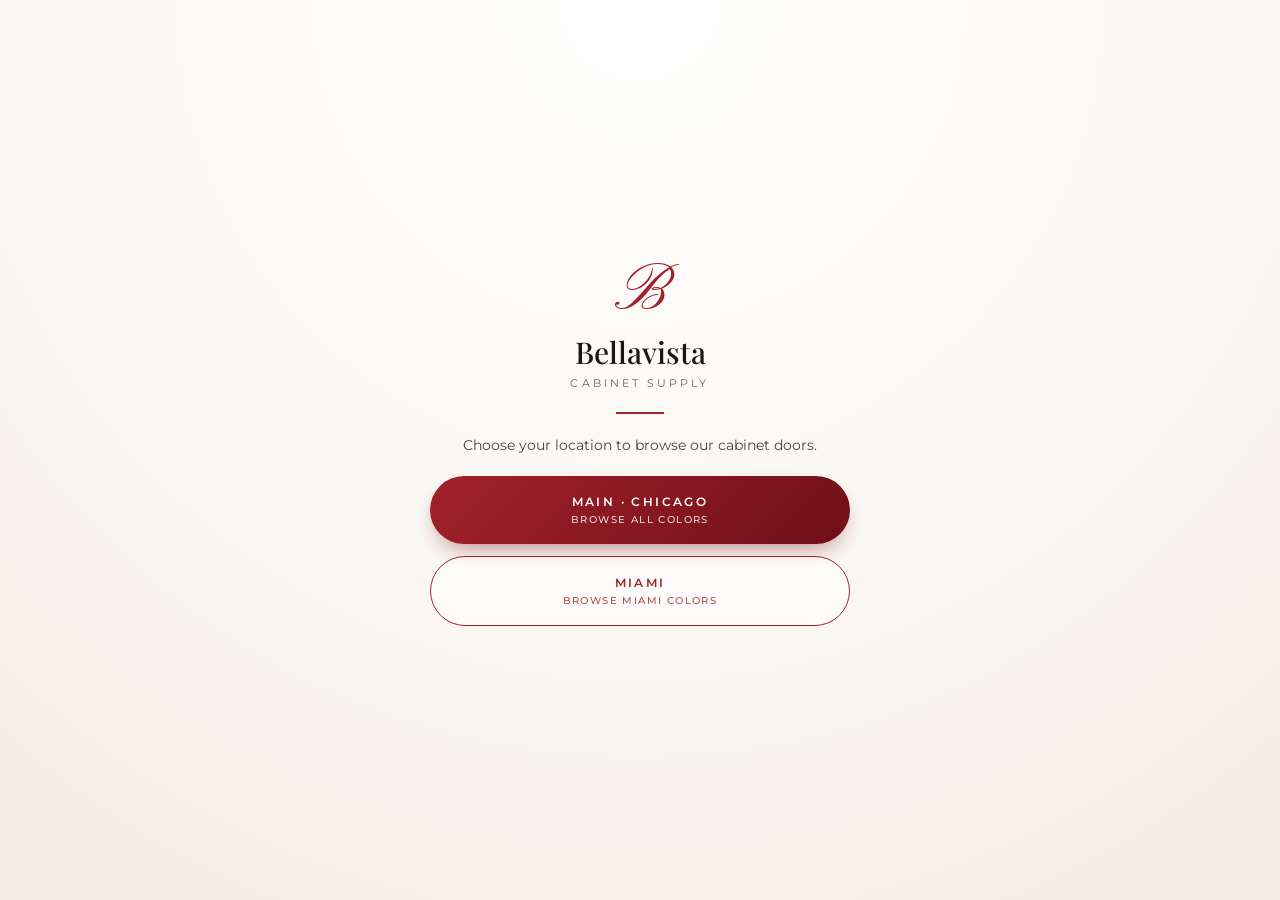
==== index-1.html @ 7edf2505 "Add files via upload" ====
<!doctype html>
<html lang="en"><head><meta charset="utf-8"><meta name="viewport" content="width=device-width,initial-scale=1">
<title>Bellavista Cabinet Supply</title>
<meta name="description" content="Choose your Bellavista Cabinet Supply location: Chicago or Miami.">
<link rel="preconnect" href="https://fonts.googleapis.com"><link rel="preconnect" href="https://fonts.gstatic.com" crossorigin>
<link href="https://fonts.googleapis.com/css2?family=Montserrat:wght@400;500;600&family=Pinyon+Script&family=Playfair+Display:ital,wght@0,500;1,500&display=swap" rel="stylesheet">
<style>
:root{--cream:#faf7f2;--cream-2:#f2ece2;--ink:#1a1816;--crimson:#a3212b;--burgundy:#6e0f17}
*{box-sizing:border-box;margin:0}
body{min-height:100vh;min-height:100dvh;background:radial-gradient(circle at 50% 0,#fff,var(--cream) 55%,var(--cream-2));color:var(--ink);font-family:Montserrat,sans-serif;display:flex;align-items:center;justify-content:center;padding:32px 16px;text-align:center}
.box{width:100%;max-width:420px;animation:in .9s ease both}
@keyframes in{from{opacity:0;transform:translateY(14px)}to{opacity:1;transform:none}}
.mono{font-family:'Pinyon Script',cursive;font-size:64px;color:var(--crimson);line-height:1}
h1{font-family:'Playfair Display',serif;font-weight:500;font-size:30px;margin:6px 0 4px}
.sub{font-size:11px;letter-spacing:.28em;text-transform:uppercase;color:#6b645c}
.rule{width:48px;height:2px;background:var(--crimson);margin:22px auto}
p{font-size:14px;color:#4a443d;margin-bottom:22px}
a.btn{display:block;padding:18px 20px;margin-bottom:12px;border-radius:999px;text-decoration:none;font-size:12px;font-weight:600;letter-spacing:.2em;text-transform:uppercase;transition:.3s}
a.s{background:linear-gradient(135deg,var(--crimson),var(--burgundy));color:#fff;box-shadow:0 10px 24px -10px rgba(110,15,23,.6)}
a.o{border:1.5px solid var(--crimson);color:var(--crimson);background:rgba(255,255,255,.5)}
a.btn:hover{transform:translateY(-2px)}
a.btn small{display:block;margin-top:4px;font-size:10px;letter-spacing:.14em;opacity:.8;font-weight:500}
</style></head><body>
<div class="box">
<div class="mono">B</div>
<h1>Bellavista</h1><div class="sub">Cabinet Supply</div>
<div class="rule"></div>
<p>Choose your location to browse our cabinet doors.</p>
<a class="btn s" href="chicago.html">Main · Chicago<small>Browse all colors</small></a>
<a class="btn o" href="miami.html">Miami<small>Browse Miami colors</small></a>
</div></body></html>
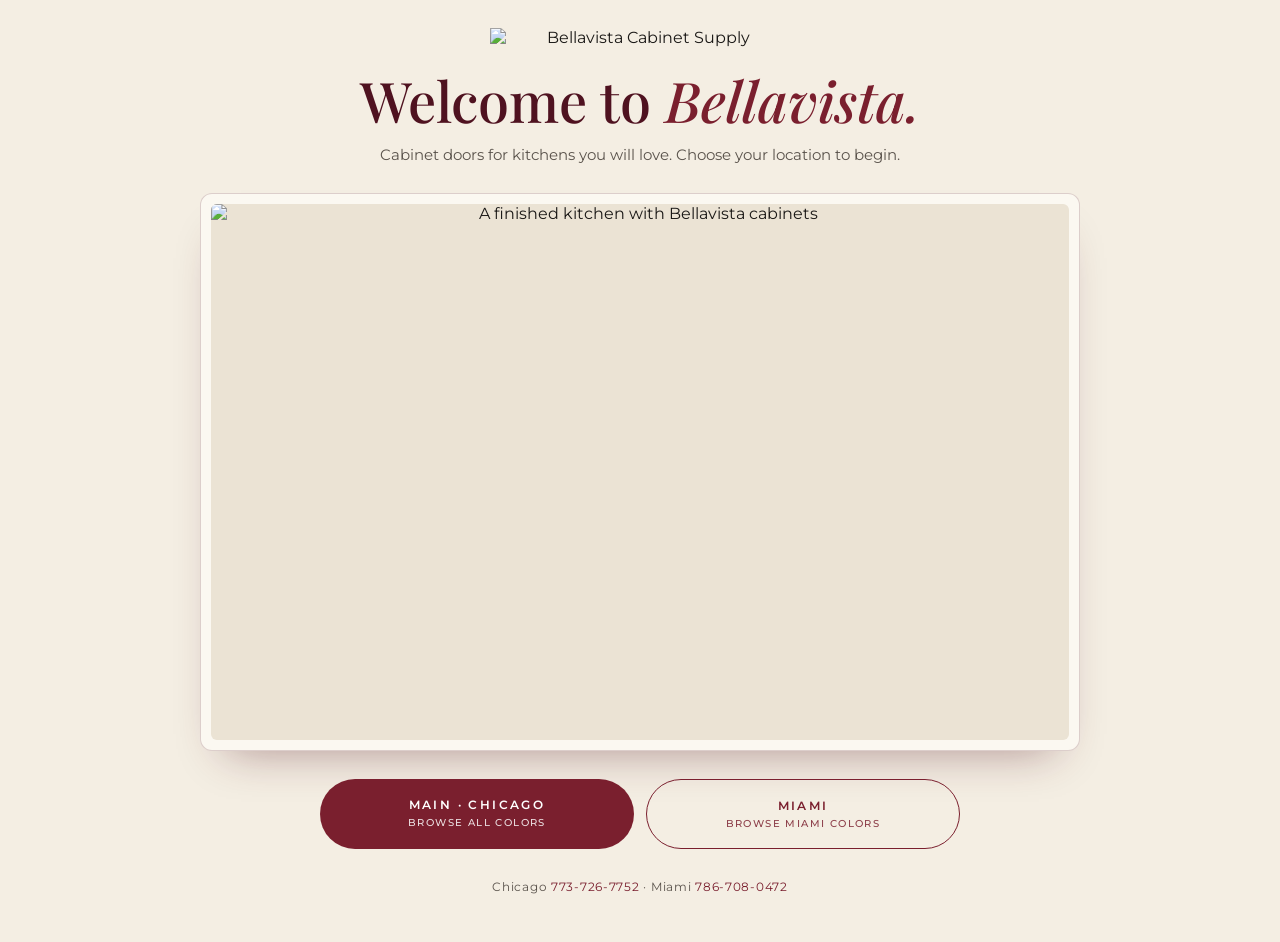
==== commit b4accb79: "Add files via upload" ====
--- a/index-1.html
+++ b/index-1.html
@@ -3,29 +3,38 @@
 <title>Bellavista Cabinet Supply</title>
 <meta name="description" content="Choose your Bellavista Cabinet Supply location: Chicago or Miami.">
 <link rel="preconnect" href="https://fonts.googleapis.com"><link rel="preconnect" href="https://fonts.gstatic.com" crossorigin>
-<link href="https://fonts.googleapis.com/css2?family=Montserrat:wght@400;500;600&family=Pinyon+Script&family=Playfair+Display:ital,wght@0,500;1,500&display=swap" rel="stylesheet">
+<link href="https://fonts.googleapis.com/css2?family=Montserrat:wght@400;500;600&family=Playfair+Display:ital,wght@0,500;1,500&display=swap" rel="stylesheet">
 <style>
-:root{--cream:#faf7f2;--cream-2:#f2ece2;--ink:#1a1816;--crimson:#a3212b;--burgundy:#6e0f17}
+:root{--cream:#f4eee3;--cream-2:#ebe3d4;--ink:#1a1816;--ink-2:#5a534c;--crimson:#7a1f2e;--burgundy:#4f1220;--line:rgba(79,18,32,.18)}
 *{box-sizing:border-box;margin:0}
-body{min-height:100vh;min-height:100dvh;background:radial-gradient(circle at 50% 0,#fff,var(--cream) 55%,var(--cream-2));color:var(--ink);font-family:Montserrat,sans-serif;display:flex;align-items:center;justify-content:center;padding:32px 16px;text-align:center}
-.box{width:100%;max-width:420px;animation:in .9s ease both}
+body{min-height:100vh;background:var(--cream);color:var(--ink);font-family:Montserrat,system-ui,sans-serif;padding:28px 16px 48px;text-align:center;-webkit-font-smoothing:antialiased}
+.box{width:100%;max-width:880px;margin:0 auto;animation:in .9s ease both}
 @keyframes in{from{opacity:0;transform:translateY(14px)}to{opacity:1;transform:none}}
-.mono{font-family:'Pinyon Script',cursive;font-size:64px;color:var(--crimson);line-height:1}
-h1{font-family:'Playfair Display',serif;font-weight:500;font-size:30px;margin:6px 0 4px}
-.sub{font-size:11px;letter-spacing:.28em;text-transform:uppercase;color:#6b645c}
-.rule{width:48px;height:2px;background:var(--crimson);margin:22px auto}
-p{font-size:14px;color:#4a443d;margin-bottom:22px}
-a.btn{display:block;padding:18px 20px;margin-bottom:12px;border-radius:999px;text-decoration:none;font-size:12px;font-weight:600;letter-spacing:.2em;text-transform:uppercase;transition:.3s}
-a.s{background:linear-gradient(135deg,var(--crimson),var(--burgundy));color:#fff;box-shadow:0 10px 24px -10px rgba(110,15,23,.6)}
-a.o{border:1.5px solid var(--crimson);color:var(--crimson);background:rgba(255,255,255,.5)}
+.logo{width:min(300px,70%);height:auto;display:block;margin:0 auto 22px}
+h1{font-family:'Playfair Display',Georgia,serif;font-weight:500;font-size:clamp(32px,6vw,56px);line-height:1.1;color:var(--burgundy);max-width:680px;margin:0 auto 12px}
+h1 em{color:var(--crimson)}
+.sub{max-width:520px;margin:0 auto 26px;color:var(--ink-2);font-size:15px;line-height:1.6}
+.frame{background:#fbf8f1;padding:10px;border:1px solid var(--line);border-radius:12px;box-shadow:0 24px 44px -26px rgba(79,18,32,.45);margin:0 auto 28px}
+.frame img{display:block;width:100%;aspect-ratio:16/10;object-fit:cover;border-radius:6px;background:var(--cream-2)}
+.btns{display:grid;gap:12px;grid-template-columns:1fr;max-width:640px;margin:0 auto}
+@media(min-width:620px){.btns{grid-template-columns:1fr 1fr}}
+a.btn{display:block;padding:18px 20px;border-radius:999px;text-decoration:none;font-size:12px;font-weight:600;letter-spacing:.2em;text-transform:uppercase;transition:transform .3s,background .3s}
+a.s{background:var(--crimson);color:#fff}
+a.o{border:1.5px solid var(--crimson);color:var(--crimson)}
 a.btn:hover{transform:translateY(-2px)}
-a.btn small{display:block;margin-top:4px;font-size:10px;letter-spacing:.14em;opacity:.8;font-weight:500}
+a.s:hover{background:var(--burgundy)}
+a.btn small{display:block;margin-top:4px;font-size:10px;letter-spacing:.14em;opacity:.85;font-weight:500}
+.foot{margin-top:30px;font-size:12px;color:var(--ink-2);letter-spacing:.06em}
+.foot a{color:var(--crimson);text-decoration:none}
 </style></head><body>
 <div class="box">
-<div class="mono">B</div>
-<h1>Bellavista</h1><div class="sub">Cabinet Supply</div>
-<div class="rule"></div>
-<p>Choose your location to browse our cabinet doors.</p>
+<img class="logo" src="logo.png" alt="Bellavista Cabinet Supply">
+<h1>Welcome to <em>Bellavista.</em></h1>
+<p class="sub">Cabinet doors for kitchens you will love. Choose your location to begin.</p>
+<div class="frame"><img src="https://drive.google.com/thumbnail?id=1S2e2kF0tRHvYqfHbtVcpHIIZOpYK7QKu&amp;sz=w1600" alt="A finished kitchen with Bellavista cabinets"></div>
+<div class="btns">
 <a class="btn s" href="chicago.html">Main · Chicago<small>Browse all colors</small></a>
 <a class="btn o" href="miami.html">Miami<small>Browse Miami colors</small></a>
+</div>
+<p class="foot">Chicago <a href="tel:+17737267752">773-726-7752</a> · Miami <a href="tel:+17867080472">786-708-0472</a></p>
 </div></body></html>
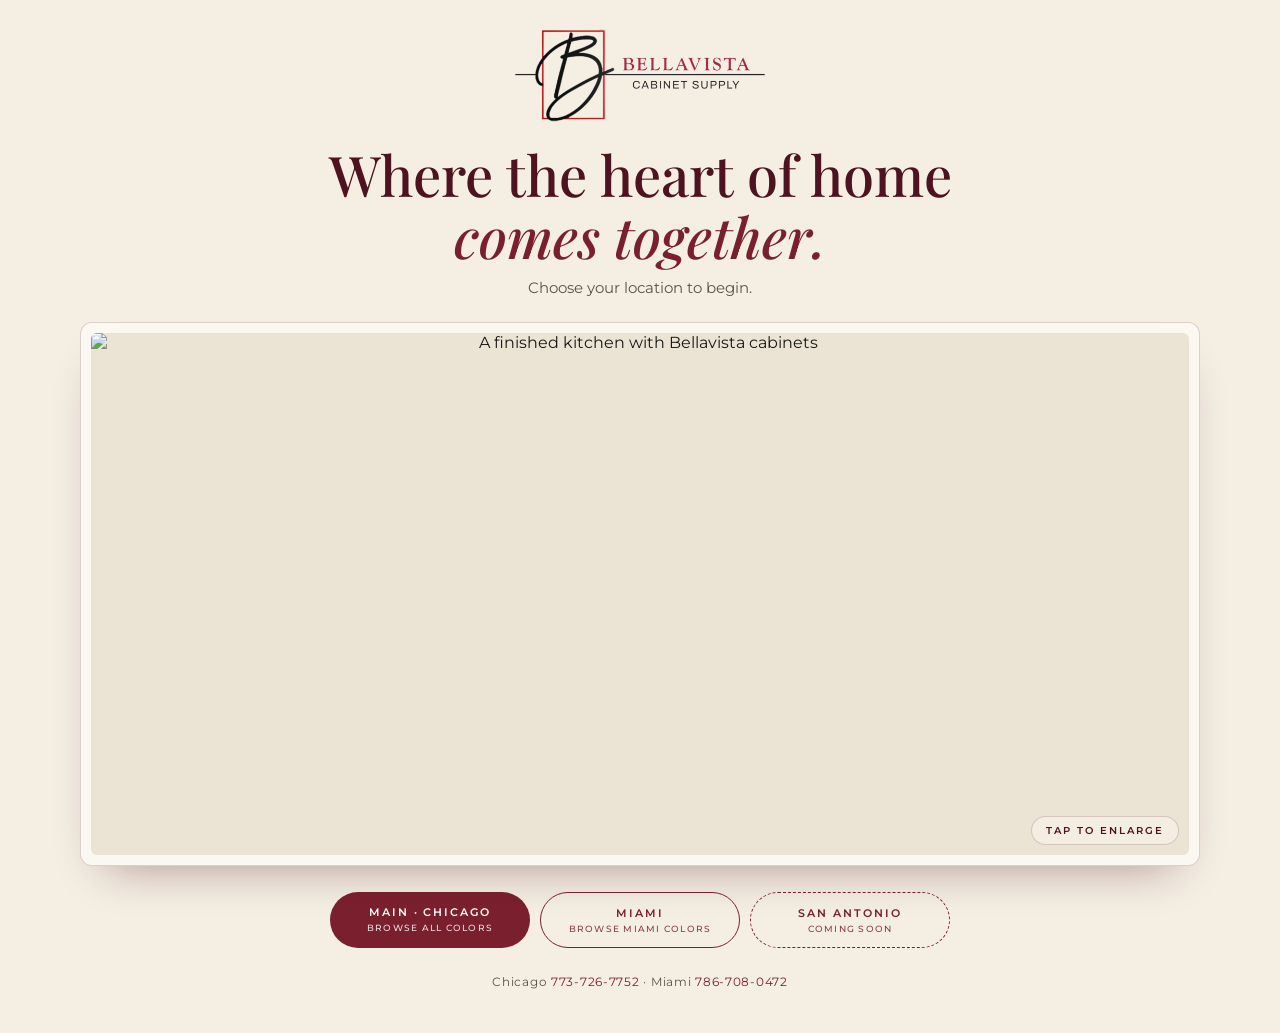
==== commit ed3557b8: "Add files via upload" ====
--- a/index-1.html
+++ b/index-1.html
@@ -7,34 +7,57 @@
 <style>
 :root{--cream:#f4eee3;--cream-2:#ebe3d4;--ink:#1a1816;--ink-2:#5a534c;--crimson:#7a1f2e;--burgundy:#4f1220;--line:rgba(79,18,32,.18)}
 *{box-sizing:border-box;margin:0}
-body{min-height:100vh;background:var(--cream);color:var(--ink);font-family:Montserrat,system-ui,sans-serif;padding:28px 16px 48px;text-align:center;-webkit-font-smoothing:antialiased}
-.box{width:100%;max-width:880px;margin:0 auto;animation:in .9s ease both}
+body{min-height:100vh;background:var(--cream);color:var(--ink);font-family:Montserrat,system-ui,sans-serif;padding:24px 14px 44px;text-align:center;-webkit-font-smoothing:antialiased}
+.box{width:100%;max-width:1120px;margin:0 auto;animation:in .9s ease both}
 @keyframes in{from{opacity:0;transform:translateY(14px)}to{opacity:1;transform:none}}
-.logo{width:min(300px,70%);height:auto;display:block;margin:0 auto 22px}
-h1{font-family:'Playfair Display',Georgia,serif;font-weight:500;font-size:clamp(32px,6vw,56px);line-height:1.1;color:var(--burgundy);max-width:680px;margin:0 auto 12px}
+.logo{width:min(260px,64%);height:auto;display:block;margin:0 auto 16px}
+h1{font-family:'Playfair Display',Georgia,serif;font-weight:500;font-size:clamp(32px,6vw,56px);line-height:1.1;color:var(--burgundy);max-width:680px;margin:0 auto 10px}
 h1 em{color:var(--crimson)}
-.sub{max-width:520px;margin:0 auto 26px;color:var(--ink-2);font-size:15px;line-height:1.6}
-.frame{background:#fbf8f1;padding:10px;border:1px solid var(--line);border-radius:12px;box-shadow:0 24px 44px -26px rgba(79,18,32,.45);margin:0 auto 28px}
-.frame img{display:block;width:100%;aspect-ratio:16/10;object-fit:cover;border-radius:6px;background:var(--cream-2)}
-.btns{display:grid;gap:12px;grid-template-columns:1fr;max-width:640px;margin:0 auto}
-@media(min-width:620px){.btns{grid-template-columns:1fr 1fr}}
-a.btn{display:block;padding:18px 20px;border-radius:999px;text-decoration:none;font-size:12px;font-weight:600;letter-spacing:.2em;text-transform:uppercase;transition:transform .3s,background .3s}
+.sub{max-width:520px;margin:0 auto 22px;color:var(--ink-2);font-size:15px;line-height:1.6}
+.frame{display:block;width:100%;background:#fbf8f1;padding:8px;border:1px solid var(--line);border-radius:12px;box-shadow:0 24px 44px -26px rgba(79,18,32,.45);margin:0 auto 26px;cursor:zoom-in;position:relative;font:inherit;color:inherit}
+.frame img{display:block;width:100%;aspect-ratio:4/3;object-fit:cover;border-radius:6px;background:var(--cream-2)}
+@media(min-width:700px){.frame{padding:10px}.frame img{aspect-ratio:16/9;max-height:58vh}}
+.frame .zoom{position:absolute;right:20px;bottom:20px;background:rgba(244,238,227,.92);color:var(--burgundy);border:1px solid var(--line);border-radius:999px;padding:7px 14px;font-size:10px;font-weight:600;letter-spacing:.2em;text-transform:uppercase}
+.frame:focus-visible{outline:2px solid var(--crimson);outline-offset:3px}
+.btns{display:grid;gap:10px;grid-template-columns:1fr;max-width:300px;margin:0 auto}
+@media(min-width:700px){.btns{grid-template-columns:repeat(3,1fr);max-width:620px}}
+a.btn{display:block;padding:13px 14px;border-radius:999px;text-decoration:none;font-size:11px;font-weight:600;letter-spacing:.18em;text-transform:uppercase;transition:transform .3s,background .3s}
 a.s{background:var(--crimson);color:#fff}
 a.o{border:1.5px solid var(--crimson);color:var(--crimson)}
 a.btn:hover{transform:translateY(-2px)}
 a.s:hover{background:var(--burgundy)}
-a.btn small{display:block;margin-top:4px;font-size:10px;letter-spacing:.14em;opacity:.85;font-weight:500}
-.foot{margin-top:30px;font-size:12px;color:var(--ink-2);letter-spacing:.06em}
+a.c{border:1.5px dashed var(--crimson);color:var(--crimson);background:transparent}
+a.btn small{display:block;margin-top:3px;font-size:9px;letter-spacing:.14em;opacity:.85;font-weight:500}
+.foot{margin-top:26px;font-size:12px;color:var(--ink-2);letter-spacing:.06em}
 .foot a{color:var(--crimson);text-decoration:none}
+.lb{position:fixed;inset:0;z-index:50;background:rgba(26,24,22,.94);display:flex;align-items:center;justify-content:center;padding:14px;cursor:zoom-out}
+.lb[hidden]{display:none}
+.lb img{max-width:100%;max-height:100%;object-fit:contain;border-radius:6px;box-shadow:0 20px 60px rgba(0,0,0,.5)}
+.lb button{position:absolute;top:12px;right:12px;width:44px;height:44px;border-radius:50%;border:1px solid rgba(244,238,227,.5);background:rgba(26,24,22,.6);color:#f4eee3;font-size:26px;line-height:1;cursor:pointer}
+@media(prefers-reduced-motion:reduce){.box{animation:none}a.btn{transition:none}}
 </style></head><body>
 <div class="box">
 <img class="logo" src="logo.png" alt="Bellavista Cabinet Supply">
-<h1>Welcome to <em>Bellavista.</em></h1>
-<p class="sub">Cabinet doors for kitchens you will love. Choose your location to begin.</p>
-<div class="frame"><img src="https://drive.google.com/thumbnail?id=1S2e2kF0tRHvYqfHbtVcpHIIZOpYK7QKu&amp;sz=w1600" alt="A finished kitchen with Bellavista cabinets"></div>
+<h1>Where the heart of home <em>comes together.</em></h1>
+<p class="sub">Choose your location to begin.</p>
+<button class="frame" id="open" type="button" aria-label="Enlarge kitchen photo"><img src="https://drive.google.com/thumbnail?id=1S2e2kF0tRHvYqfHbtVcpHIIZOpYK7QKu&amp;sz=w2000" alt="A finished kitchen with Bellavista cabinets"><span class="zoom">Tap to enlarge</span></button>
 <div class="btns">
 <a class="btn s" href="chicago.html">Main · Chicago<small>Browse all colors</small></a>
 <a class="btn o" href="miami.html">Miami<small>Browse Miami colors</small></a>
+<a class="btn c" href="texas.html">San Antonio<small>Coming soon</small></a>
 </div>
 <p class="foot">Chicago <a href="tel:+17737267752">773-726-7752</a> · Miami <a href="tel:+17867080472">786-708-0472</a></p>
-</div></body></html>
+</div>
+<div class="lb" id="lb" hidden role="dialog" aria-modal="true" aria-label="Kitchen photo"><img id="lbimg" alt="A finished kitchen with Bellavista cabinets"><button type="button" id="lbx" aria-label="Close">&times;</button></div>
+<script>
+(function(){
+  var o=document.getElementById('open'),lb=document.getElementById('lb'),im=document.getElementById('lbimg'),x=document.getElementById('lbx');
+  var full='https://drive.google.com/thumbnail?id=1S2e2kF0tRHvYqfHbtVcpHIIZOpYK7QKu&sz=w2600';
+  function show(){im.src=full;lb.hidden=false;document.body.style.overflow='hidden';x.focus()}
+  function hide(){lb.hidden=true;document.body.style.overflow='';o.focus()}
+  o.addEventListener('click',show);
+  lb.addEventListener('click',hide);
+  document.addEventListener('keydown',function(e){if(e.key==='Escape'&&!lb.hidden)hide()});
+})();
+</script>
+</body></html>
